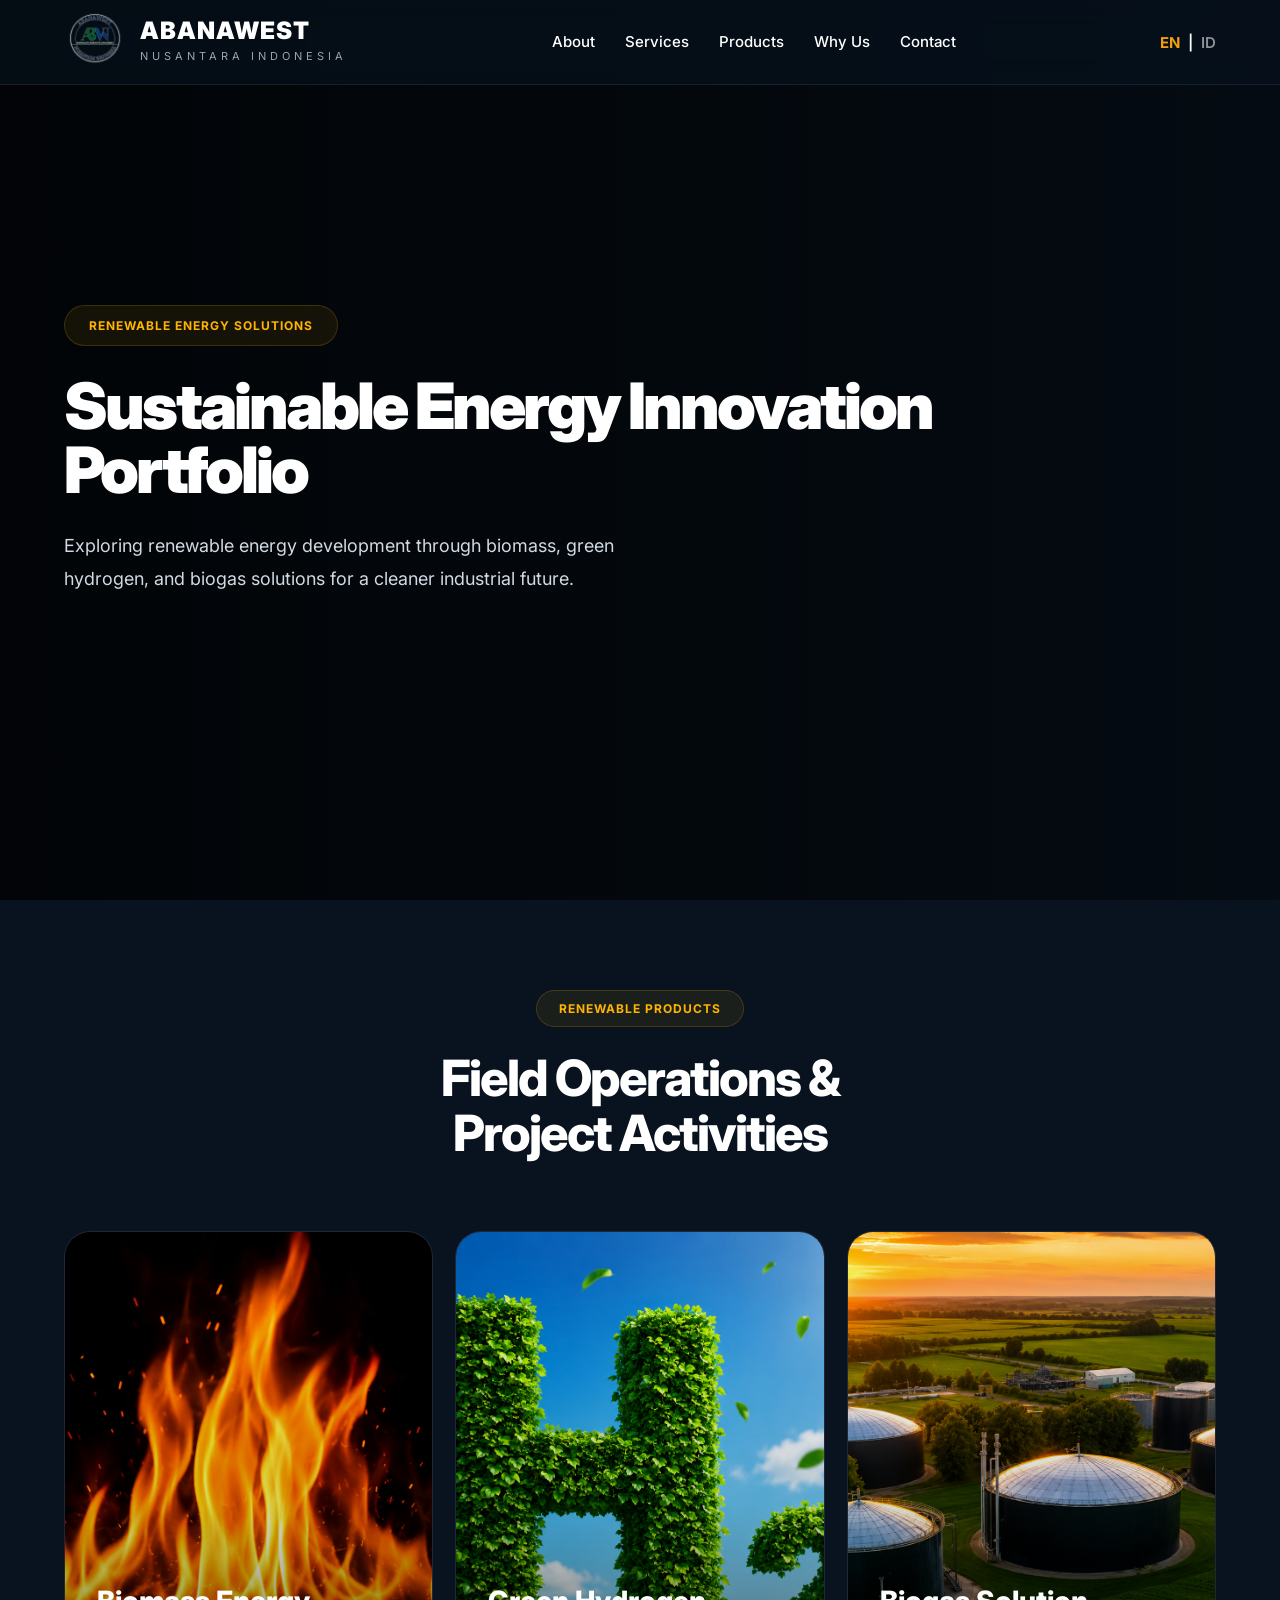
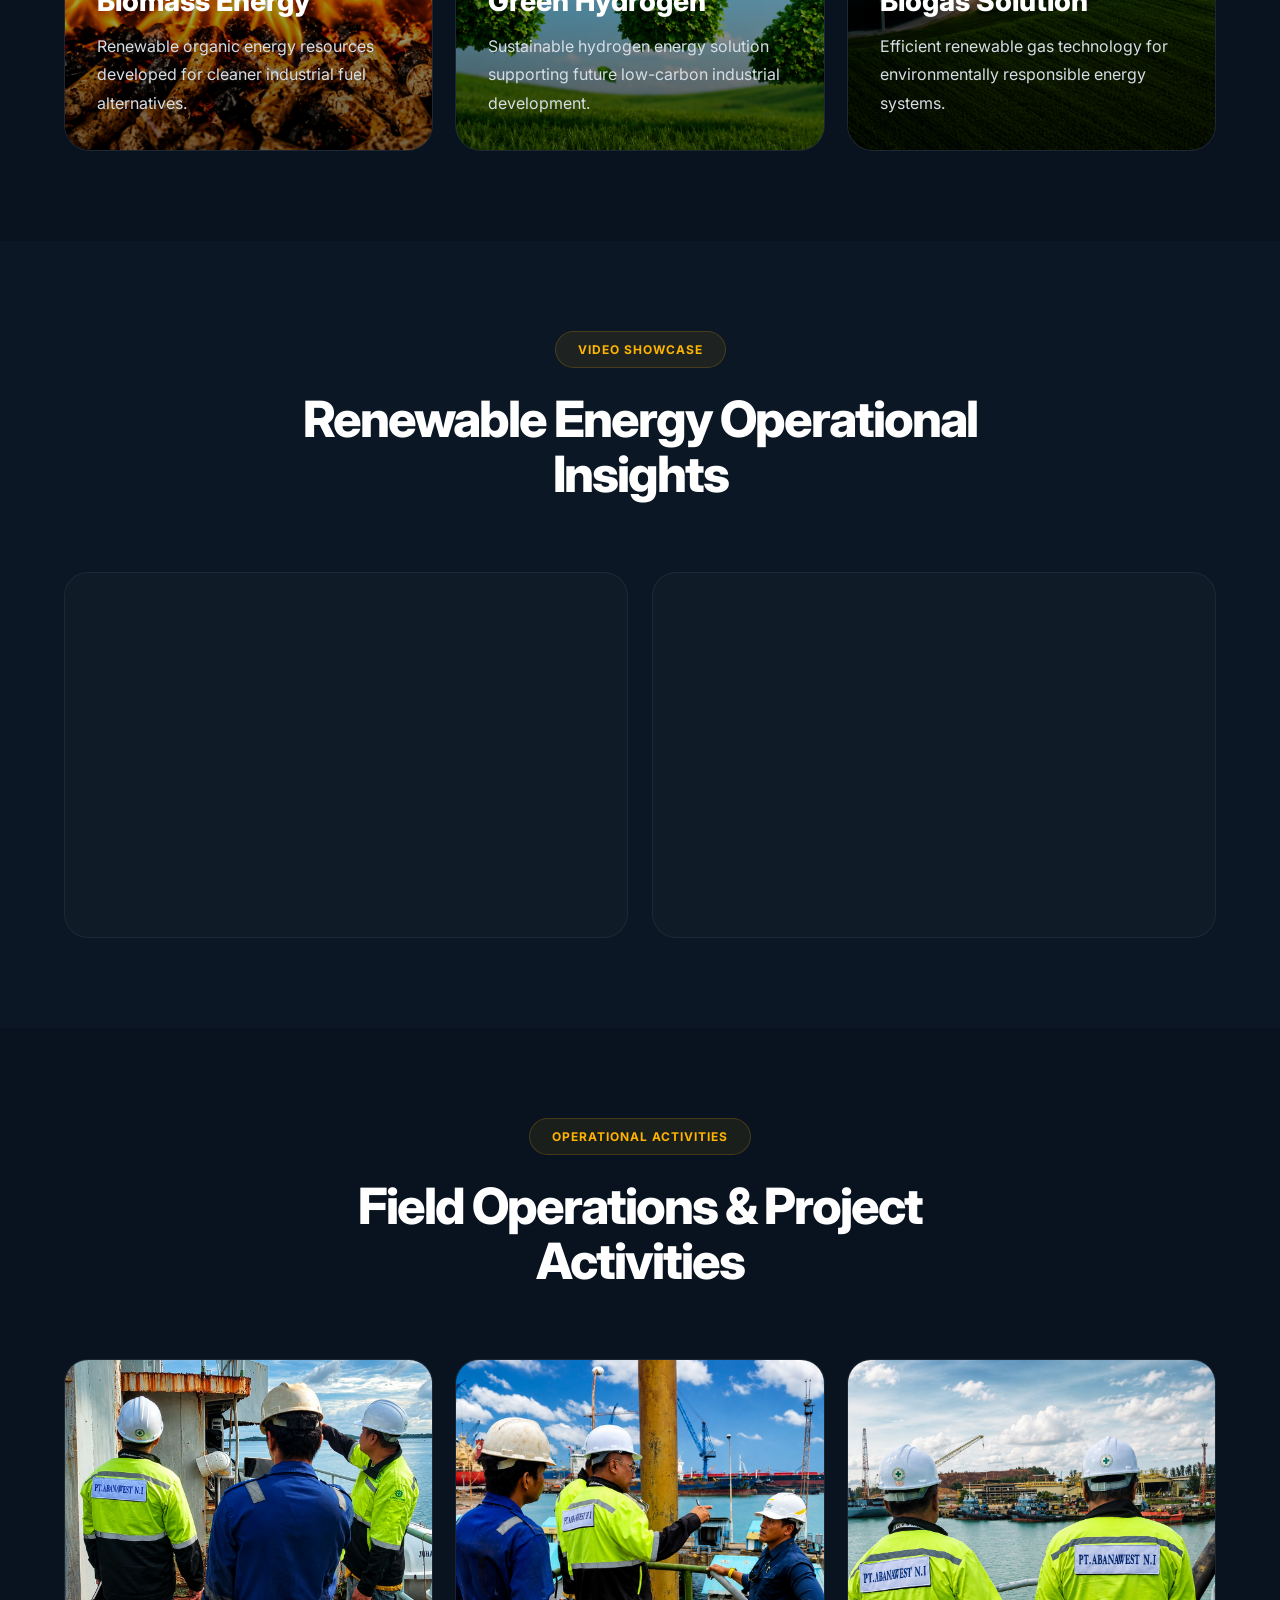
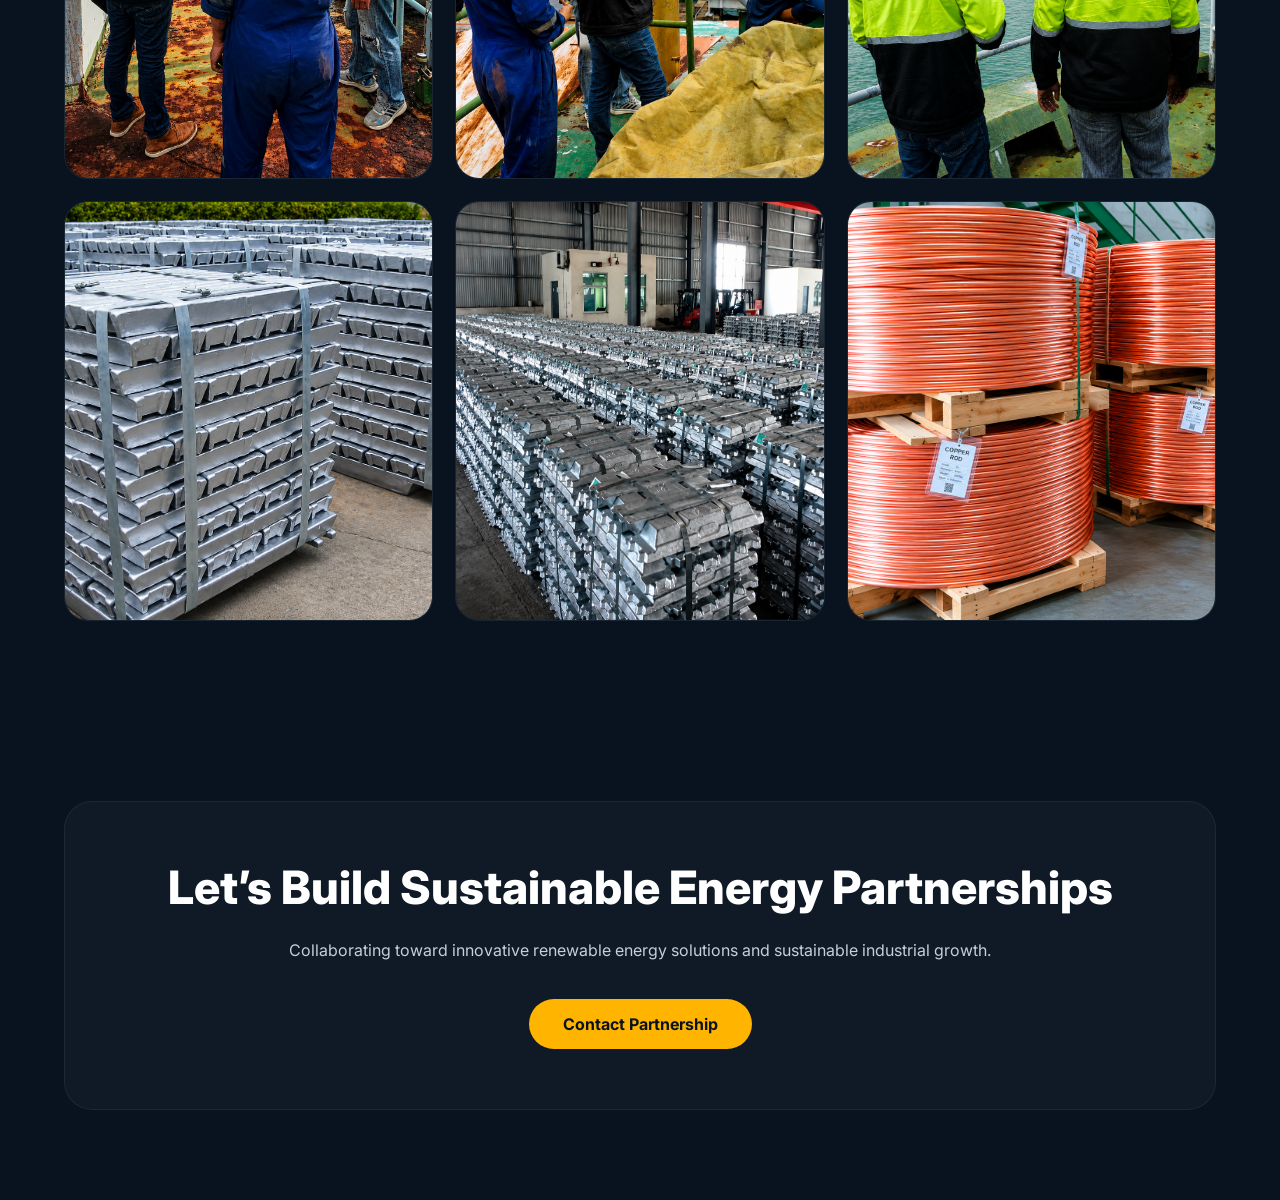
==== renewable-energy.html @ 4944ed4c "first upload" ====
<!DOCTYPE html>
<html lang="en">
<head>

  <meta charset="UTF-8" />

  <meta
    name="viewport"
    content="width=device-width, initial-scale=1.0"
  />

  <title>
    Renewable Energy | ABANAWEST
  </title>

  <link rel="preconnect" href="https://fonts.googleapis.com">

  <link
    rel="preconnect"
    href="https://fonts.gstatic.com"
    crossorigin
  >

  <link
    href="https://fonts.googleapis.com/css2?family=Inter:wght@300;400;500;600;700;800;900&display=swap"
    rel="stylesheet"
  >

  <link rel="stylesheet" href="renewable-energy.css">

</head>

<body>


  <!-- NAVBAR -->

  <header class="navbar">

    <div class="container nav-wrapper">

      <a href="index.html" class="logo-area">

        <img
          src="images/abanalogo.png"
          alt="Abanawest Logo"
        >

        <div class="logo-text">

          <h1>
            ABANAWEST
          </h1>

          <p>
            NUSANTARA INDONESIA
          </p>

        </div>

      </a>
<nav class="sub-navbar">

  <a href="index.html">About</a>

  <a href="index.html#services">Services</a>

  <a href="index.html#products">Products</a>

  <a href="index.html#why-us">Why Us</a>

  <a href="index.html#contact">Contact</a>

</nav>

      <div class="language-switcher">

        <span class="lang active" data-lang="en">
          EN
        </span>

        <span>|</span>

        <span class="lang" data-lang="id">
          ID
        </span>

      </div>

    </div>

  </header>



  <!-- HERO -->

<section class="renewable-hero">

  <video
    autoplay
    muted
    loop
    playsinline
    class="hero-video"
  >

    <source
      src="videos/renewable-energy.mp4"
      type="video/mp4"
    >

  </video>

  <div class="hero-overlay"></div>

  <div class="container hero-content">

    <span class="hero-tag">
      RENEWABLE ENERGY SOLUTIONS
    </span>

    <h1 class="hero-title">

      Sustainable Energy
      Innovation Portfolio

    </h1>

    <p class="hero-desc">

      Exploring renewable energy development
      through biomass, green hydrogen,
      and biogas solutions for a cleaner
      industrial future.

    </p>

  </div>

</section>



  <!-- PRODUCTS -->

  <section class="renewable-products">

    <div class="container">

      <div class="section-title">

        <span class="section-tag">
          RENEWABLE PRODUCTS
        </span>

    <h2 class="section-heading">
  Field Operations &<br>
  Project Activities
</h2>

      </div>


      <div class="products-grid">


        <!-- BIOMASS -->

        <div class="renew-card">

      <img src="images/biomass-energy.jpg" alt="Biomass Energy">

          <div class="renew-overlay"></div>

          <div class="renew-content">

            <h3>
              Biomass Energy
            </h3>

            <p>

              Renewable organic energy resources
              developed for cleaner industrial fuel
              alternatives.

            </p>

          </div>

        </div>



        <!-- GREEN HYDROGEN -->

        <div class="renew-card">

       <img src="images/green-hydrogen.jpg" alt="Green Hydrogen">

          <div class="renew-overlay"></div>

          <div class="renew-content">

            <h3>
              Green Hydrogen
            </h3>

            <p>

              Sustainable hydrogen energy solution
              supporting future low-carbon
              industrial development.

            </p>

          </div>

        </div>



        <!-- BIOGAS -->

        <div class="renew-card">

       <img src="images/biogas-energy.jpg" alt="Biogas Energy">

          <div class="renew-overlay"></div>

          <div class="renew-content">

            <h3>
              Biogas Solution
            </h3>

            <p>

              Efficient renewable gas technology
              for environmentally responsible
              energy systems.

            </p>

          </div>

        </div>


      </div>

    </div>

  </section>



  <!-- VIDEO -->

  <section class="video-section">

    <div class="container">

      <div class="section-title center">

        <span class="section-tag">
          VIDEO SHOWCASE
        </span>

        <h2 class="section-heading">

          Renewable Energy
          Operational Insights

        </h2>

      </div>


      <div class="video-grid">

        <div class="video-card">

          <iframe
            src="https://www.youtube.com/embed/AJoFRKIU8bU"
            allowfullscreen>
          </iframe>

        </div>


        <div class="video-card">

          <iframe
            src="https://www.youtube.com/embed/LULBx98vziA"
            allowfullscreen>
          </iframe>

        </div>

      </div>

    </div>

  </section>



  <!-- GALLERY -->
<!-- GALLERY -->

<section class="gallery-section">

  <div class="container">

    <div class="section-title center">

      <span class="section-tag">
        OPERATIONAL ACTIVITIES
      </span>

      <h2 class="section-heading">

        Field Operations &
        Project Activities

      </h2>

  <p class="gallery-description">
</p>

    </div>


    <div class="gallery-grid">

      <div class="gallery-item">
        <img src="images/field-operations.jpg" alt="">
      </div>

      <div class="gallery-item">
        <img src="images/marine-site-inspection.jpg" alt="">
      </div>

      <div class="gallery-item">
        <img src="images/site-survey.jpg" alt="">
      </div>

      <div class="gallery-item">
        <img src="images/aluminium-ingots.jpg" alt="">
      </div>

      <div class="gallery-item">
        <img src="images/alumunium-pack.jpg" alt="">
      </div>

      <div class="gallery-item">
        <img src="images/cooper-rod.jpg" alt="">
      </div>

    </div>

  </div>

</section>



  <!-- CTA -->

  <section class="partnership-section">

    <div class="container partnership-box">

      <h2>

        Let’s Build Sustainable
        Energy Partnerships

      </h2>

      <p>

        Collaborating toward innovative
        renewable energy solutions and
        sustainable industrial growth.

      </p>

      <a href="#">
        Contact Partnership
      </a>

    </div>

  </section>


  <script src="renewable-energy.js"></script>

</body>
</html>
---- renewable-energy.css ----
*{
  margin:0;
  padding:0;
  box-sizing:border-box;
}

body{
  font-family:'Inter',sans-serif;
  background:#08131f;
  color:white;
  overflow-x:hidden;
}

.container{
  width:90%;
  max-width:1280px;
  margin:auto;
}

section{
  padding:90px 0;
}
/* ========================= */
/* NAVBAR */
/* ========================= */

/* ========================= */
/* NAVBAR */
/* ========================= */

.navbar{
  position:fixed;
  top:0;
  left:0;
  width:100%;
  z-index:999;
  background:rgba(8,19,31,0.58);
  backdrop-filter:blur(16px);
  border-bottom:1px solid rgba(255,255,255,0.08);
}

.logo-area{
  display:flex;
  align-items:center;
  gap:14px;

  transform:translateY(-1px);
}

.sub-navbar{
  display:flex;
  align-items:center;
  gap:30px;

  transform:translateY(-1px);
}

.nav-wrapper{
  display:flex;
  justify-content:space-between;
  align-items:center;

  min-height:84px;
}

.logo-area{
  display:flex;
  align-items:center;
  gap:14px;
  text-decoration:none;
  pointer-events:none;
}

.logo-area img{
  width:62px;
  height:62px;
}

.logo-text h1{
  color:#ffffff;
  font-size:24px;
  font-weight:900;
  letter-spacing:1px;
  line-height:1;
}

.logo-text p{
  color:#9ca3af;
  font-size:11px;
  letter-spacing:4px;
  margin-top:6px;
}

.sub-navbar{
  display:flex;
  align-items:center;
  gap:30px;
}

.sub-navbar a{
  all:unset;
  cursor:pointer;
  color:#ffffff;
  font-size:15px;
  font-weight:500;
  font-family:'Inter',sans-serif;
  transition:0.3s ease;
}

.sub-navbar a:hover{
  color:#f7a600;
}

.right-navbar{
  display:flex;
  align-items:center;
  gap:28px;
}

.language-switcher{
  display:flex;
  align-items:center;
  gap:8px;
  font-size:15px;
  font-weight:600;
}

.lang{
  cursor:pointer;
  color:rgba(255,255,255,0.55);
  transition:0.3s;
}

.lang:hover{
  color:#f59e0b;
}

.lang.active{
  color:#f59e0b;
  font-weight:700;
}
/* ========================= */
/* HERO */
/* ========================= */

.renewable-hero{
  min-height:100vh;
  display:flex;
  align-items:center;
  position:relative;
  overflow:hidden;
}

.hero-video{
  position:absolute;
  inset:0;
  width:100%;
  height:100%;
  object-fit:cover;
  z-index:0;
}

.hero-overlay{
  position:absolute;
  inset:0;
  background:linear-gradient(
    to right,
    rgba(0,0,0,0.78),
    rgba(0,0,0,0.42)
  );
  z-index:1;
}

.hero-content{
  position:relative;
  z-index:2;
}

.hero-tag{
  display:inline-block;
  padding:12px 24px;
  border-radius:999px;
  background:rgba(255,180,0,0.08);
  border:1px solid rgba(255,180,0,0.18);
  color:#ffb400;
  font-size:12px;
  font-weight:700;
  letter-spacing:1px;
  margin-bottom:28px;
}

.hero-title{
font-size:64px;
line-height:1;
max-width:900px;
  margin-bottom:28px;
  font-weight:900;
  letter-spacing:-3px;
}

.hero-desc{
  max-width:620px;
  color:#d1d9e2;
  line-height:1.8;
  font-size:18px;
}

/* ========================= */
/* SECTION */
/* ========================= */

.section-title{
  text-align:center;
  margin-bottom:70px;
}

.section-tag{
  display:inline-block;
  padding:10px 22px;
  border-radius:999px;
  background:rgba(255,180,0,0.08);
  border:1px solid rgba(255,180,0,0.18);
  color:#ffb400;
  font-size:12px;
  font-weight:700;
  letter-spacing:1px;
  margin-bottom:24px;
}

.section-heading{
  font-size:50px;
  line-height:1.1;
  max-width:760px;
  margin:auto;
  font-weight:800;
  letter-spacing:-2px;
}

/* ========================= */
/* PRODUCTS */
/* ========================= */

.products-grid{
  display:grid;
  grid-template-columns:repeat(3,1fr);
  gap:22px;
  align-items:stretch;
}

.renew-card{
  position:relative;
  overflow:hidden;
  border-radius:26px;
  min-height:520px;
  border:1px solid rgba(255,255,255,0.06);
  background:#101b28;
}

.renew-card img{
  position:absolute;
  inset:0;
  width:100%;
  height:100%;
  object-fit:cover;
  transition:0.5s ease;

  filter:
  brightness(1)
  contrast(1.02)
  saturate(1.05);
}

.renew-card:hover img{
  transform:scale(1.04);
}

.renew-overlay{
  position:absolute;
  inset:0;
  background:linear-gradient(
    to top,
    rgba(0,0,0,0.55) 10%,
    rgba(0,0,0,0.15) 48%,
    rgba(0,0,0,0.02) 100%
  );
}

.renew-content{
  position:absolute;
  bottom:0;
  left:0;
  width:100%;
  padding:32px;
  z-index:2;
}

.renew-content h3{
  font-size:28px;
  margin-bottom:14px;
  font-weight:800;
}

.renew-content p{
  color:#d5dde5;
  line-height:1.8;
  font-size:16px;
}

/* ========================= */
/* VIDEO */
/* ========================= */

.video-section{
  background:#0b1724;
}

.video-grid{
  display:grid;
  grid-template-columns:1fr 1fr;
  gap:24px;
}

.video-card{
  overflow:hidden;
  border-radius:24px;
  border:1px solid rgba(255,255,255,0.06);
  background:#101b28;
}

.video-card iframe{
  width:100%;
  height:360px;
  border:none;
}

/* ========================= */
/* GALLERY */
/* ========================= */

.gallery-grid{
  display:grid;
  grid-template-columns:repeat(3,1fr);
  gap:22px;
  margin-top:50px;
}

.gallery-item{
  overflow:hidden;
  border-radius:24px;
  border:1px solid rgba(255,255,255,0.06);
  background:#0b1724;

  height:420px;
}

.gallery-item img{
  width:100%;
  height:100%;
  object-fit:cover;

  display:block;
  transition:0.4s ease;
}

/* ========================= */
/* CTA */
/* ========================= */

.partnership-box{
  background:rgba(255,255,255,0.03);
  border:1px solid rgba(255,255,255,0.06);
  border-radius:28px;
  padding:60px;
  text-align:center;
}

.partnership-box h2{
  font-size:46px;
  line-height:1.1;
  margin-bottom:22px;
  font-weight:800;
}

.partnership-box p{
  max-width:760px;
  margin:auto;
  color:#c3cfda;
  line-height:1.9;
  margin-bottom:34px;
  font-size:16px;
}

.partnership-box a{
  display:inline-flex;
  align-items:center;
  justify-content:center;
  padding:15px 34px;
  border-radius:999px;
  background:#ffb400;
  color:#08131f;
  text-decoration:none;
  font-weight:700;
  transition:0.3s;
}

.partnership-box a:hover{
  transform:translateY(-2px);
}

/* ========================= */
/* MOBILE */
/* ========================= */

@media(max-width:991px){

  section{
    padding:80px 0;
  }

  .products-grid,
  .video-grid{
    grid-template-columns:1fr;
  }

  .gallery-grid{
    grid-template-columns:1fr 1fr;
  }

  .hero-title{
    font-size:48px;
    line-height:1;
  }

  .hero-desc{
    font-size:16px;
  }

  .section-heading{
    font-size:38px;
  }

  .renew-card{
    min-height:460px;
  }

  .partnership-box{
    padding:40px 28px;
  }

  .partnership-box h2{
    font-size:34px;
  }
}

@media(max-width:768px){

  .container{
    width:94%;
  }

  .nav-wrapper{
    padding:12px 0;
  }



  .sub-navbar a{
    font-size:14px;
  }

  .hero-title{
    font-size:40px;
    letter-spacing:-2px;
  }

  .hero-desc{
    font-size:15px;
    line-height:1.8;
  }

  .section-heading{
    font-size:32px;
  }

  .products-grid{
    grid-template-columns:1fr;
    gap:20px;
  }

  .gallery-grid{
    grid-template-columns:1fr;
    gap:18px;
  }

  .renew-card{
    min-height:420px;
  }

  .renew-content{
    padding:24px;
  }

  .renew-content h3{
    font-size:24px;
  }

  .renew-content p{
    font-size:15px;
  }

  .video-card iframe{
    height:240px;
  }

  .partnership-box{
    padding:34px 22px;
  }

  .partnership-box h2{
    font-size:30px;
  }

  .partnership-box p{
    font-size:15px;
  }
}
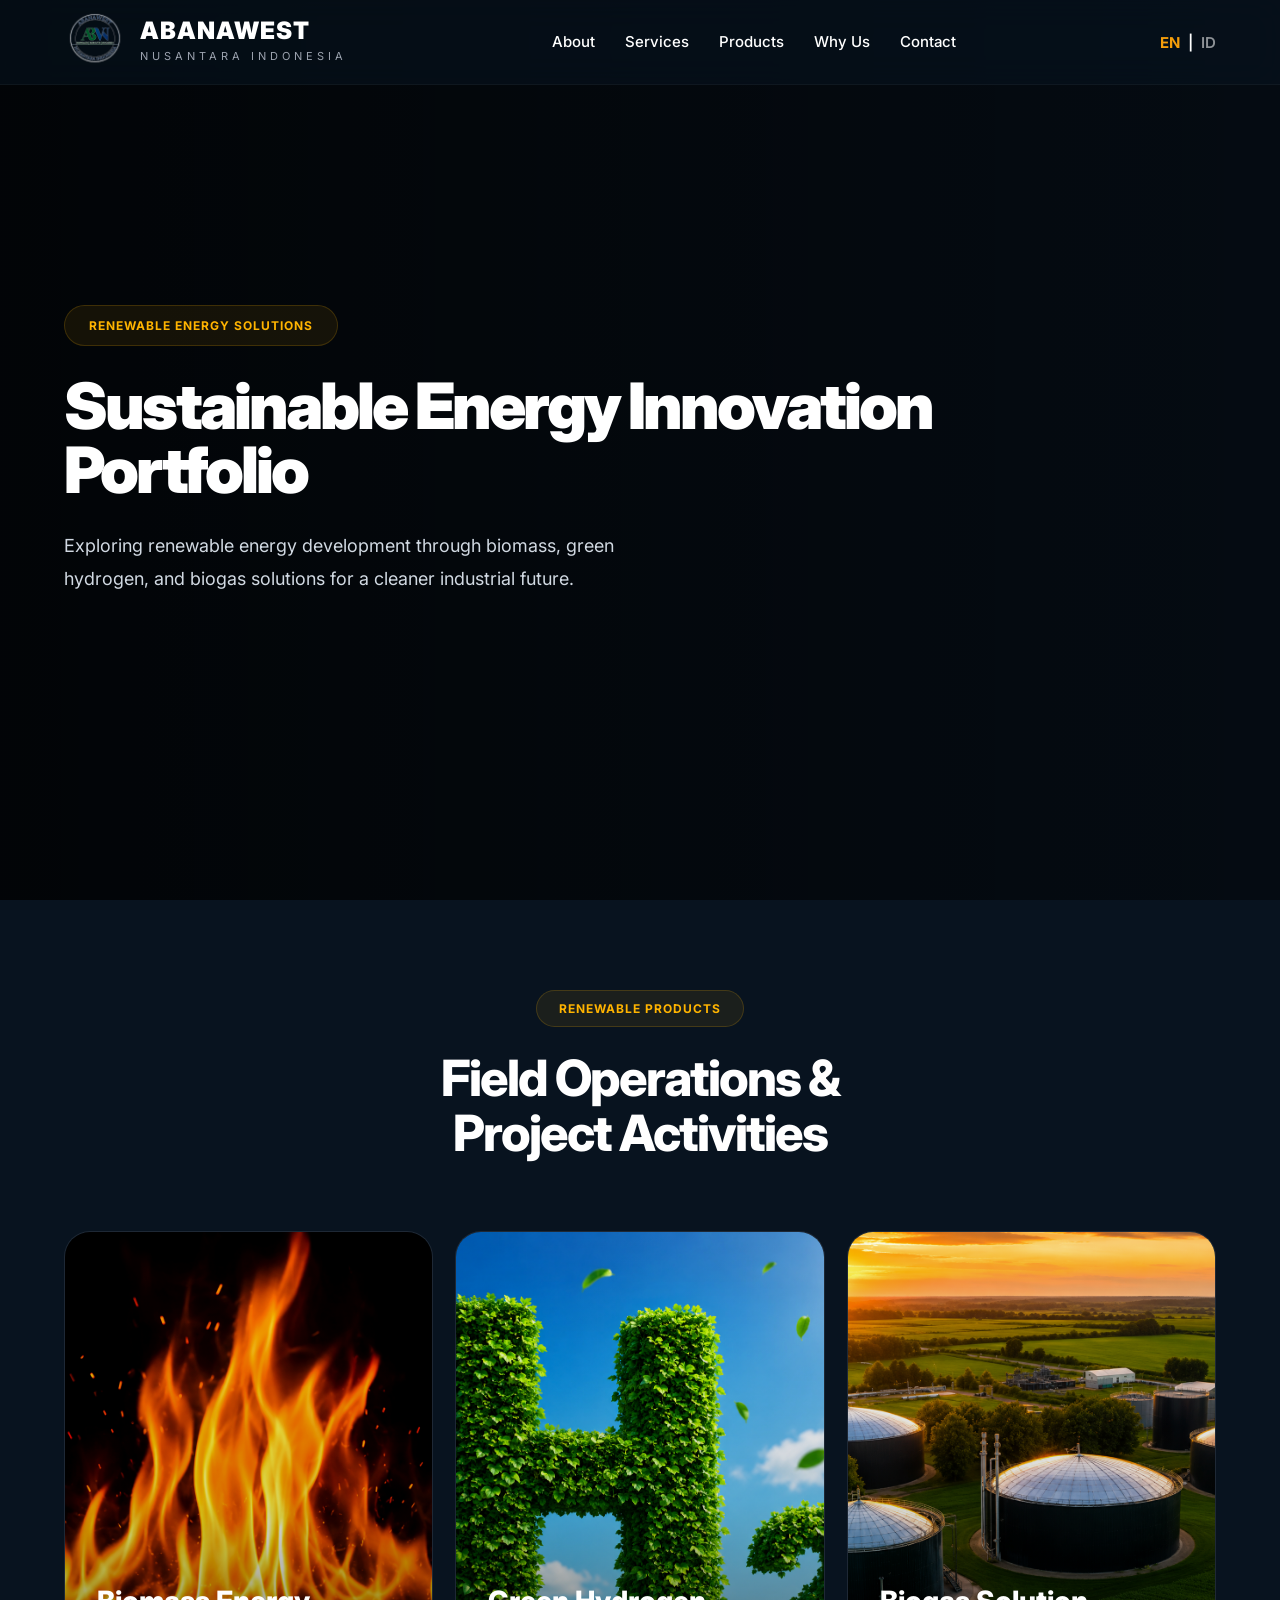
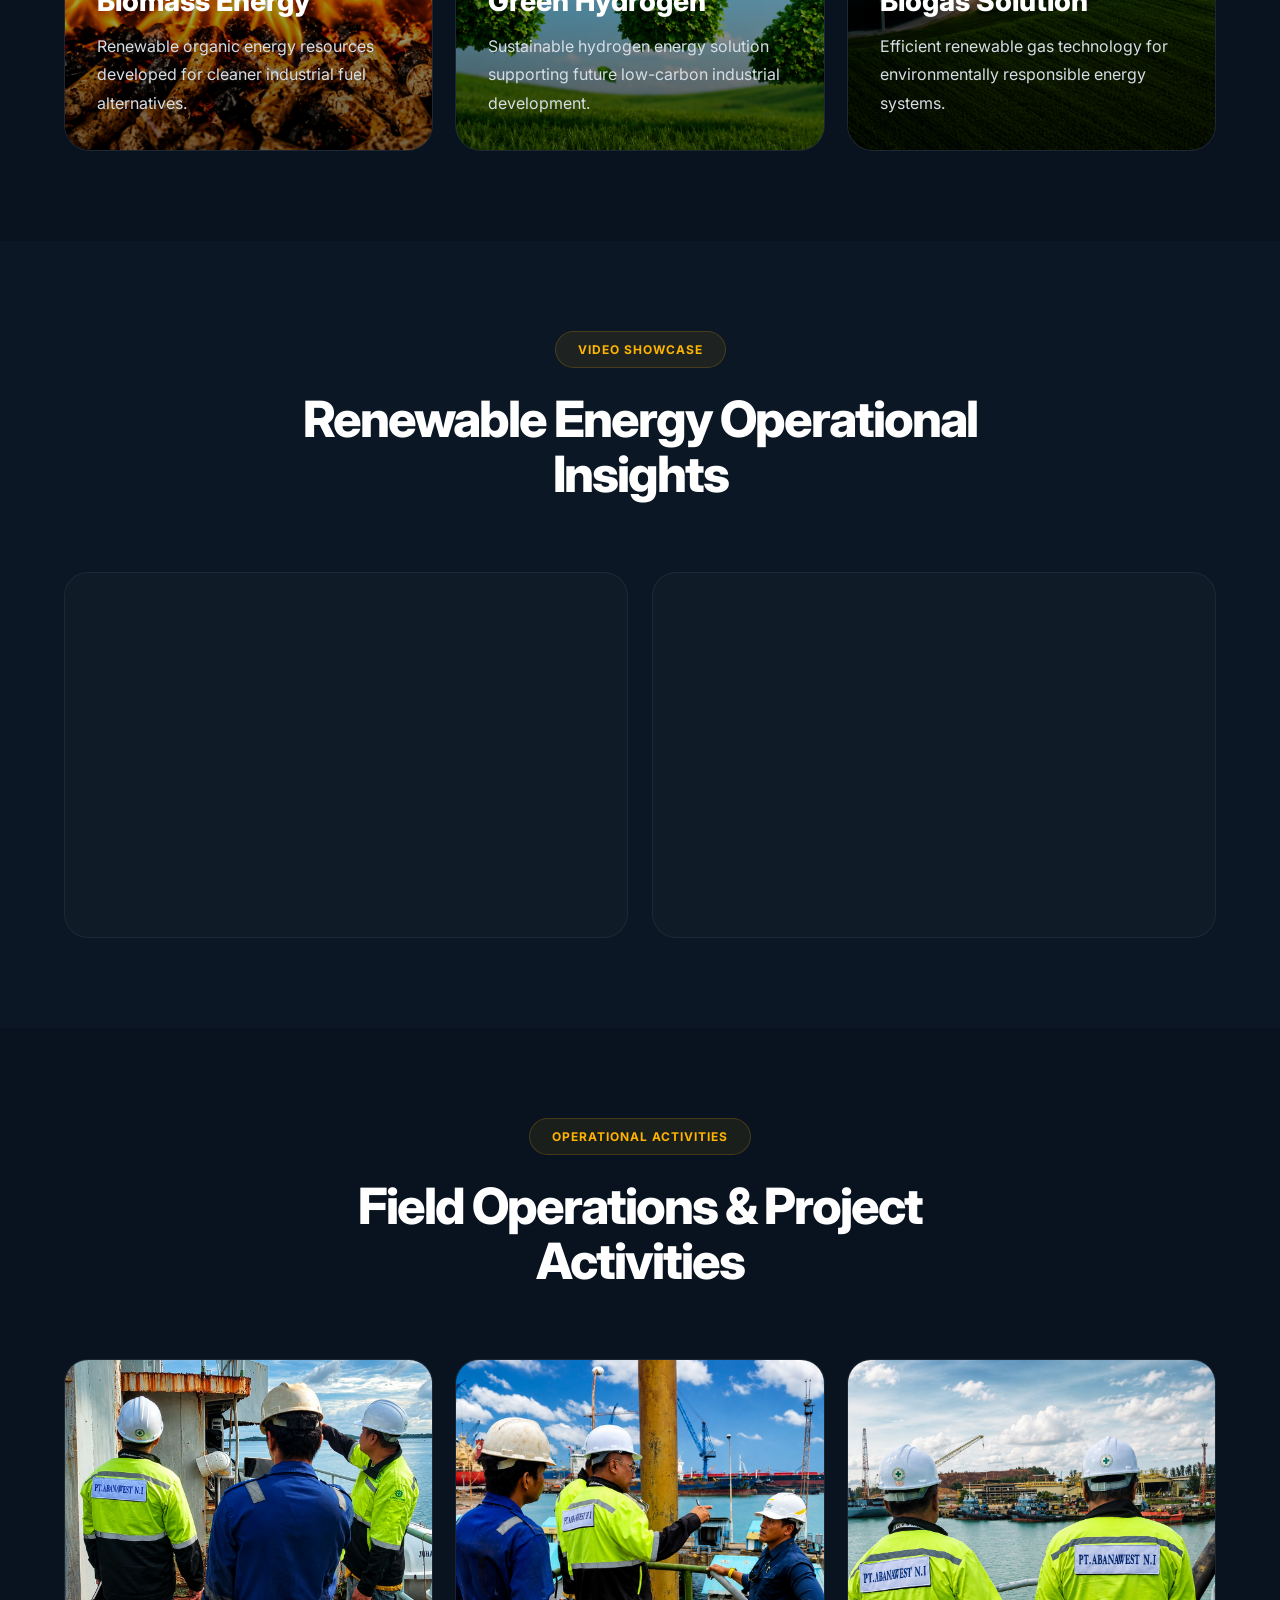
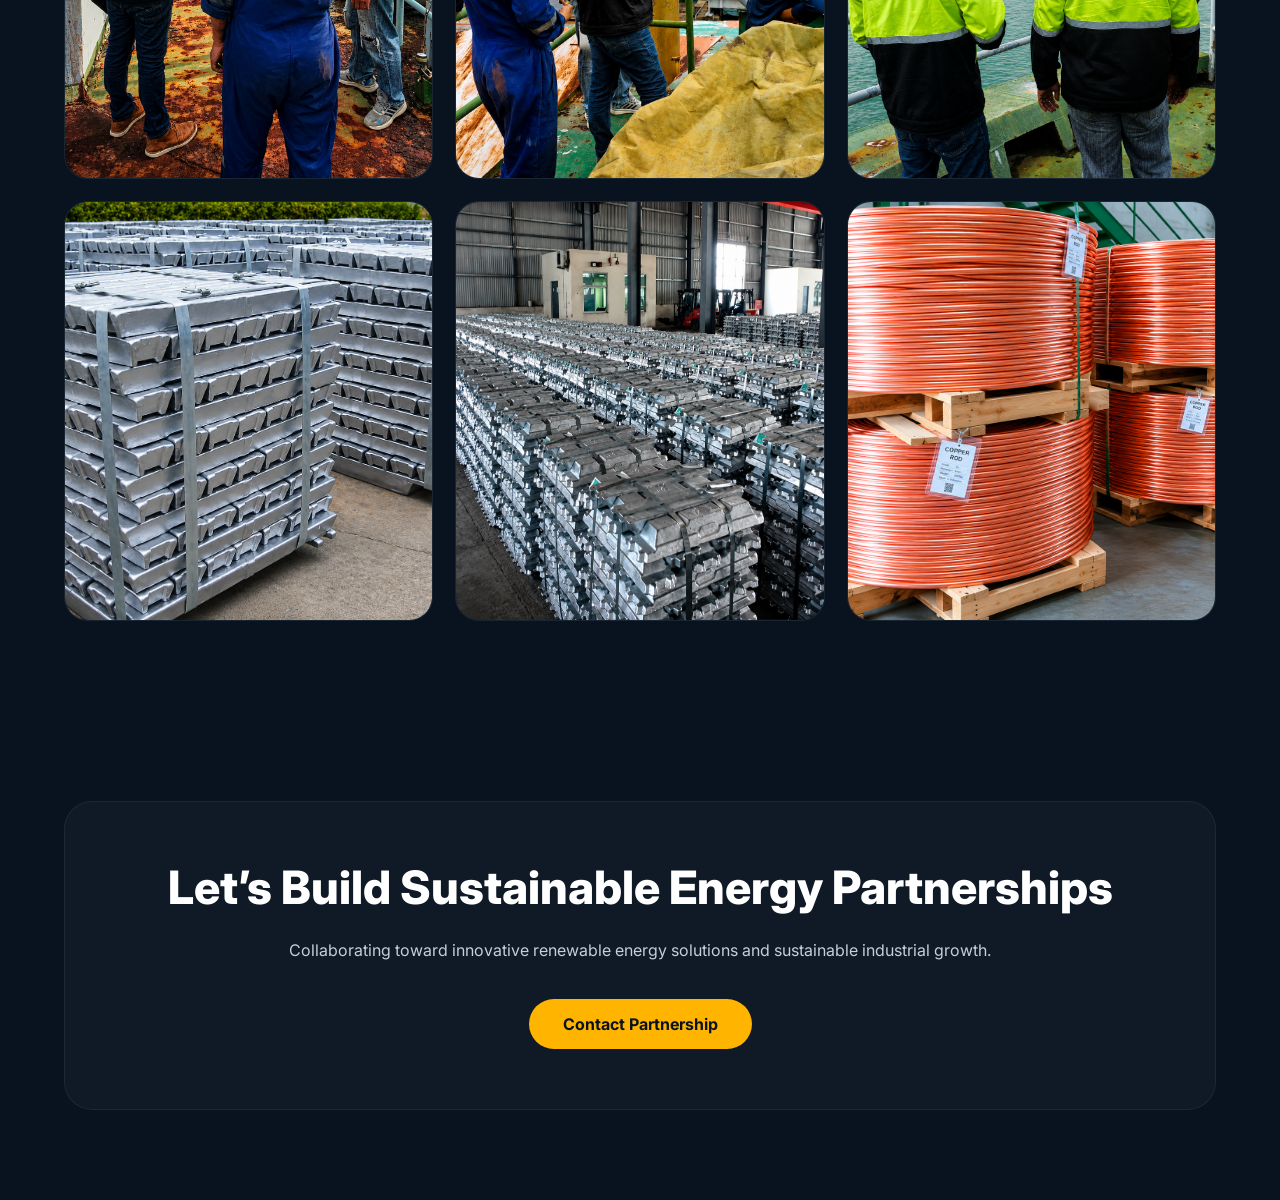
==== commit edaf88d0: "update" ====
--- a/renewable-energy.html
+++ b/renewable-energy.html
@@ -73,19 +73,27 @@
 
 </nav>
 
-      <div class="language-switcher">
-
-        <span class="lang active" data-lang="en">
-          EN
-        </span>
-
-        <span>|</span>
-
-        <span class="lang" data-lang="id">
-          ID
-        </span>
-
-      </div>
+<div class="right-navbar">
+
+  <div class="language-switcher">
+
+    <span class="lang active" data-lang="en">
+      EN
+    </span>
+
+    <span>|</span>
+
+    <span class="lang" data-lang="id">
+      ID
+    </span>
+
+  </div>
+
+  <div class="mobile-menu-btn">
+    ☰
+  </div>
+
+</div>
 
     </div>
 
--- a/renewable-energy.css
+++ b/renewable-energy.css
@@ -36,7 +36,7 @@
   z-index:999;
   background:rgba(8,19,31,0.58);
   backdrop-filter:blur(16px);
-  border-bottom:1px solid rgba(255,255,255,0.08);
+border-bottom:1px solid rgba(255,255,255,0.04);
 }
 
 .logo-area{
@@ -410,6 +410,13 @@
 /* ========================= */
 /* MOBILE */
 /* ========================= */
+/* ========================= */
+/* MOBILE */
+/* ========================= */
+
+.mobile-menu-btn{
+  display:none;
+}
 
 @media(max-width:991px){
 
@@ -455,72 +462,248 @@
 @media(max-width:768px){
 
   .container{
-    width:94%;
+    width:88%;
+  }
+
+  /* ========================= */
+  /* NAVBAR */
+  /* ========================= */
+
+  .navbar{
+    height:74px;
   }
 
   .nav-wrapper{
-    padding:12px 0;
-  }
-
-
+    height:74px;
+    min-height:74px;
+    padding:0;
+    display:flex;
+    align-items:center;
+    justify-content:space-between;
+  }
+
+  .logo-area{
+    gap:10px;
+    display:flex;
+    align-items:center;
+    height:100%;
+    transform:none;
+  }
+
+  .logo-area img{
+    width:40px;
+    height:40px;
+    object-fit:contain;
+  }
+
+  .logo-text{
+    display:flex;
+    flex-direction:column;
+    justify-content:center;
+  }
+
+  .logo-text h1{
+    font-size:15px;
+    line-height:1;
+    margin:0;
+  }
+
+  .logo-text p{
+    font-size:7px;
+    letter-spacing:2.8px;
+    margin-top:4px;
+    line-height:1;
+  }
+
+  .right-navbar{
+    display:flex;
+    align-items:center;
+    gap:14px;
+    height:100%;
+  }
+
+.language-switcher{
+    font-size:15px;
+    gap:10px;
+    line-height:1;
+    font-weight:700;
+}
+
+.mobile-menu-btn{
+    display:flex;
+    align-items:center;
+    justify-content:center;
+    width:30px;
+    height:30px;
+    font-size:28px;
+    line-height:1;
+    color:white;
+    cursor:pointer;
+    margin-top:-2px;
+    
+  }
+
+  /* ========================= */
+  /* MOBILE MENU */
+  /* ========================= */
+
+  .sub-navbar{
+
+    position:absolute;
+
+    top:74px;
+    right:20px;
+
+    width:220px;
+
+    padding:14px;
+
+    border-radius:20px;
+
+    background:rgba(8,19,31,0.97);
+
+    border:1px solid rgba(255,255,255,0.06);
+
+    backdrop-filter:blur(16px);
+
+    display:none;
+
+    flex-direction:column;
+
+    align-items:flex-start;
+
+    gap:4px;
+
+    box-shadow:
+    0 20px 60px rgba(0,0,0,0.45);
+  }
+
+  .sub-navbar.active{
+    display:flex;
+  }
 
   .sub-navbar a{
+    width:100%;
+    padding:14px 16px;
+    border-radius:12px;
     font-size:14px;
   }
 
+  /* ========================= */
+  /* HERO */
+  /* ========================= */
+
+  .renewable-hero{
+    min-height:92vh;
+    padding-top:48px;
+  }
+
+  .hero-content{
+    padding-top:20px;
+  }
+
+  .hero-tag{
+    font-size:10px;
+    padding:10px 18px;
+    margin-bottom:20px;
+  }
+
   .hero-title{
-    font-size:40px;
+    font-size:42px;
+    line-height:0.95;
     letter-spacing:-2px;
+    margin-bottom:20px;
   }
 
   .hero-desc{
-    font-size:15px;
-    line-height:1.8;
+    font-size:14px;
+    line-height:1.7;
+    max-width:100%;
+  }
+
+  /* ========================= */
+  /* SECTION */
+  /* ========================= */
+
+  section{
+    padding:70px 0;
+  }
+
+  .section-title{
+    margin-bottom:40px;
   }
 
   .section-heading{
-    font-size:32px;
-  }
+    font-size:30px;
+    line-height:1.1;
+  }
+
+  /* ========================= */
+  /* PRODUCTS */
+  /* ========================= */
 
   .products-grid{
     grid-template-columns:1fr;
-    gap:20px;
-  }
+    gap:18px;
+  }
+
+  .renew-card{
+    min-height:400px;
+  }
+
+  .renew-content{
+    padding:24px;
+  }
+
+  .renew-content h3{
+    font-size:24px;
+  }
+
+  .renew-content p{
+    font-size:14px;
+    line-height:1.7;
+  }
+
+  /* ========================= */
+  /* VIDEO */
+  /* ========================= */
+
+  .video-grid{
+    grid-template-columns:1fr;
+  }
+
+  .video-card iframe{
+    height:220px;
+  }
+
+  /* ========================= */
+  /* GALLERY */
+  /* ========================= */
 
   .gallery-grid{
     grid-template-columns:1fr;
     gap:18px;
   }
 
-  .renew-card{
-    min-height:420px;
-  }
-
-  .renew-content{
-    padding:24px;
-  }
-
-  .renew-content h3{
-    font-size:24px;
-  }
-
-  .renew-content p{
-    font-size:15px;
-  }
-
-  .video-card iframe{
-    height:240px;
-  }
+  .gallery-item{
+    height:320px;
+  }
+
+  /* ========================= */
+  /* CTA */
+  /* ========================= */
 
   .partnership-box{
-    padding:34px 22px;
+    padding:34px 24px;
   }
 
   .partnership-box h2{
-    font-size:30px;
+    font-size:28px;
   }
 
   .partnership-box p{
-    font-size:15px;
-  }
+    font-size:14px;
+    line-height:1.8;
+  }
+
 }
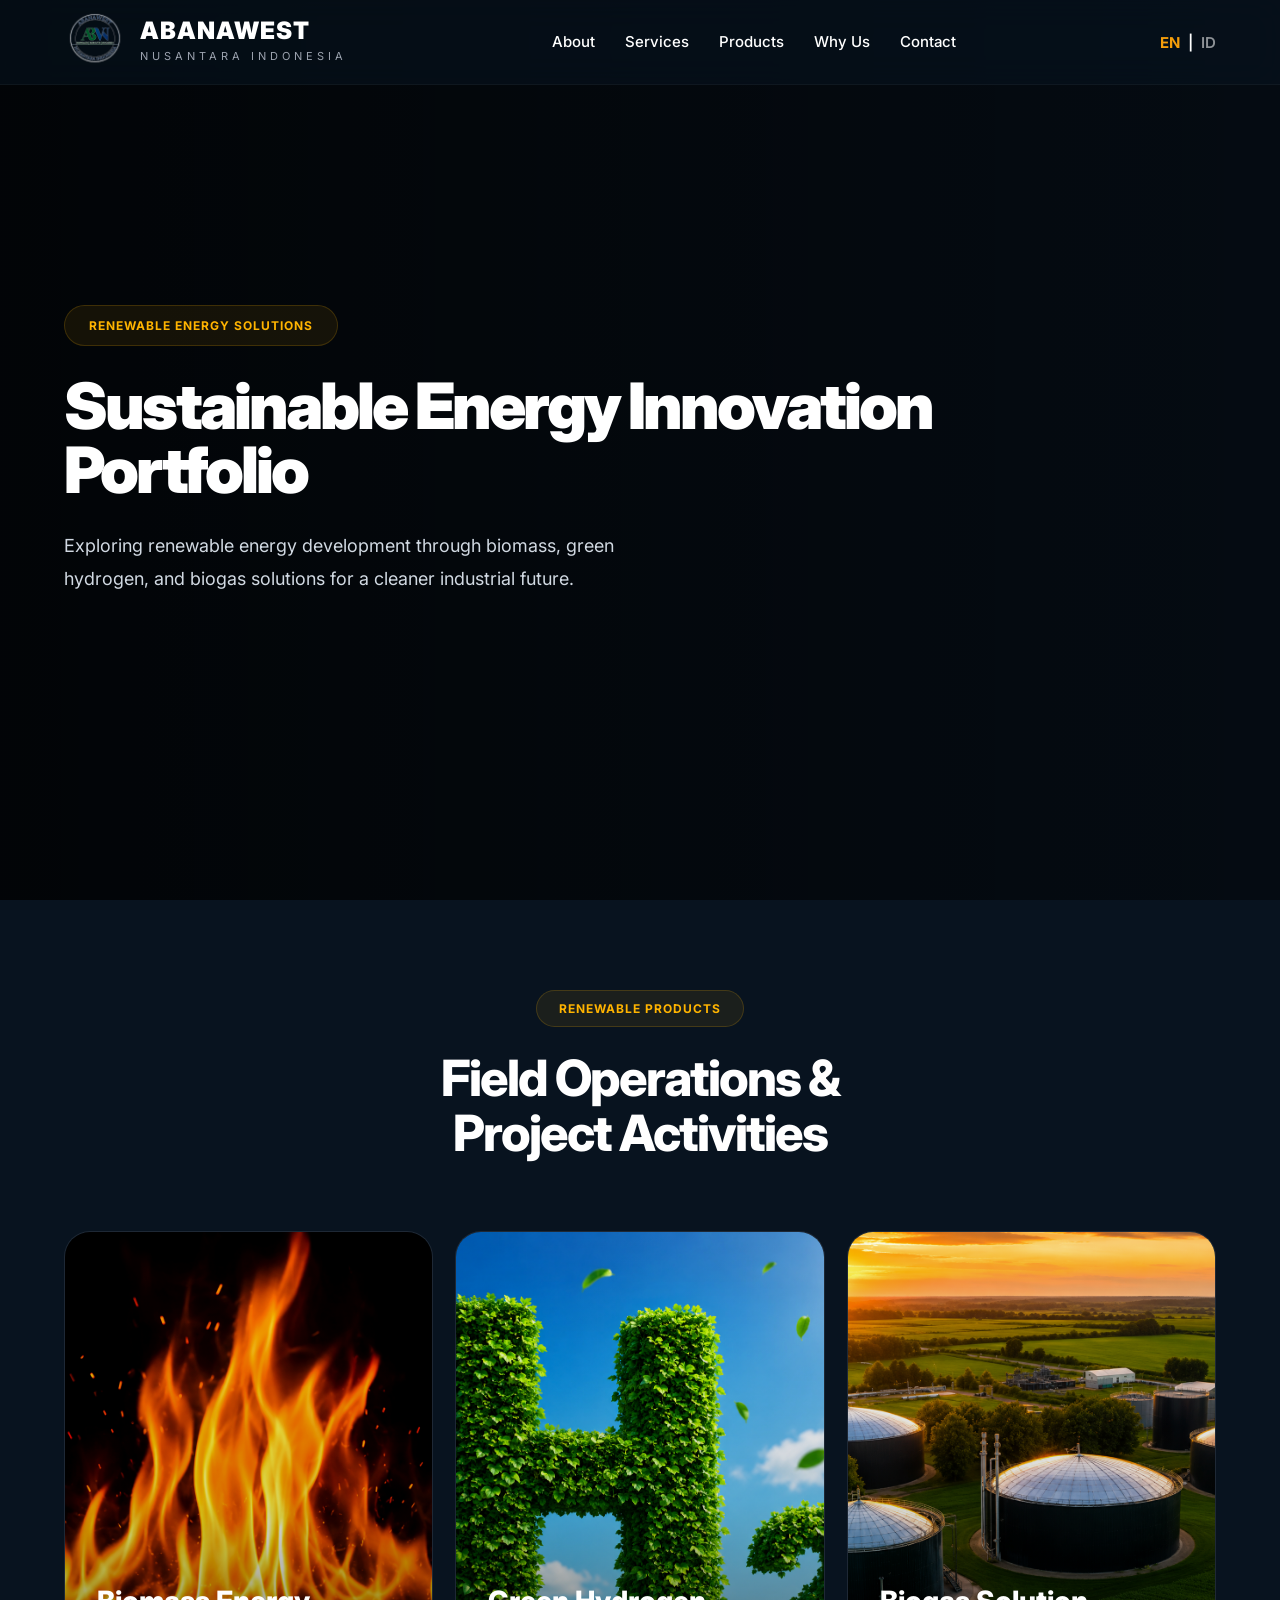
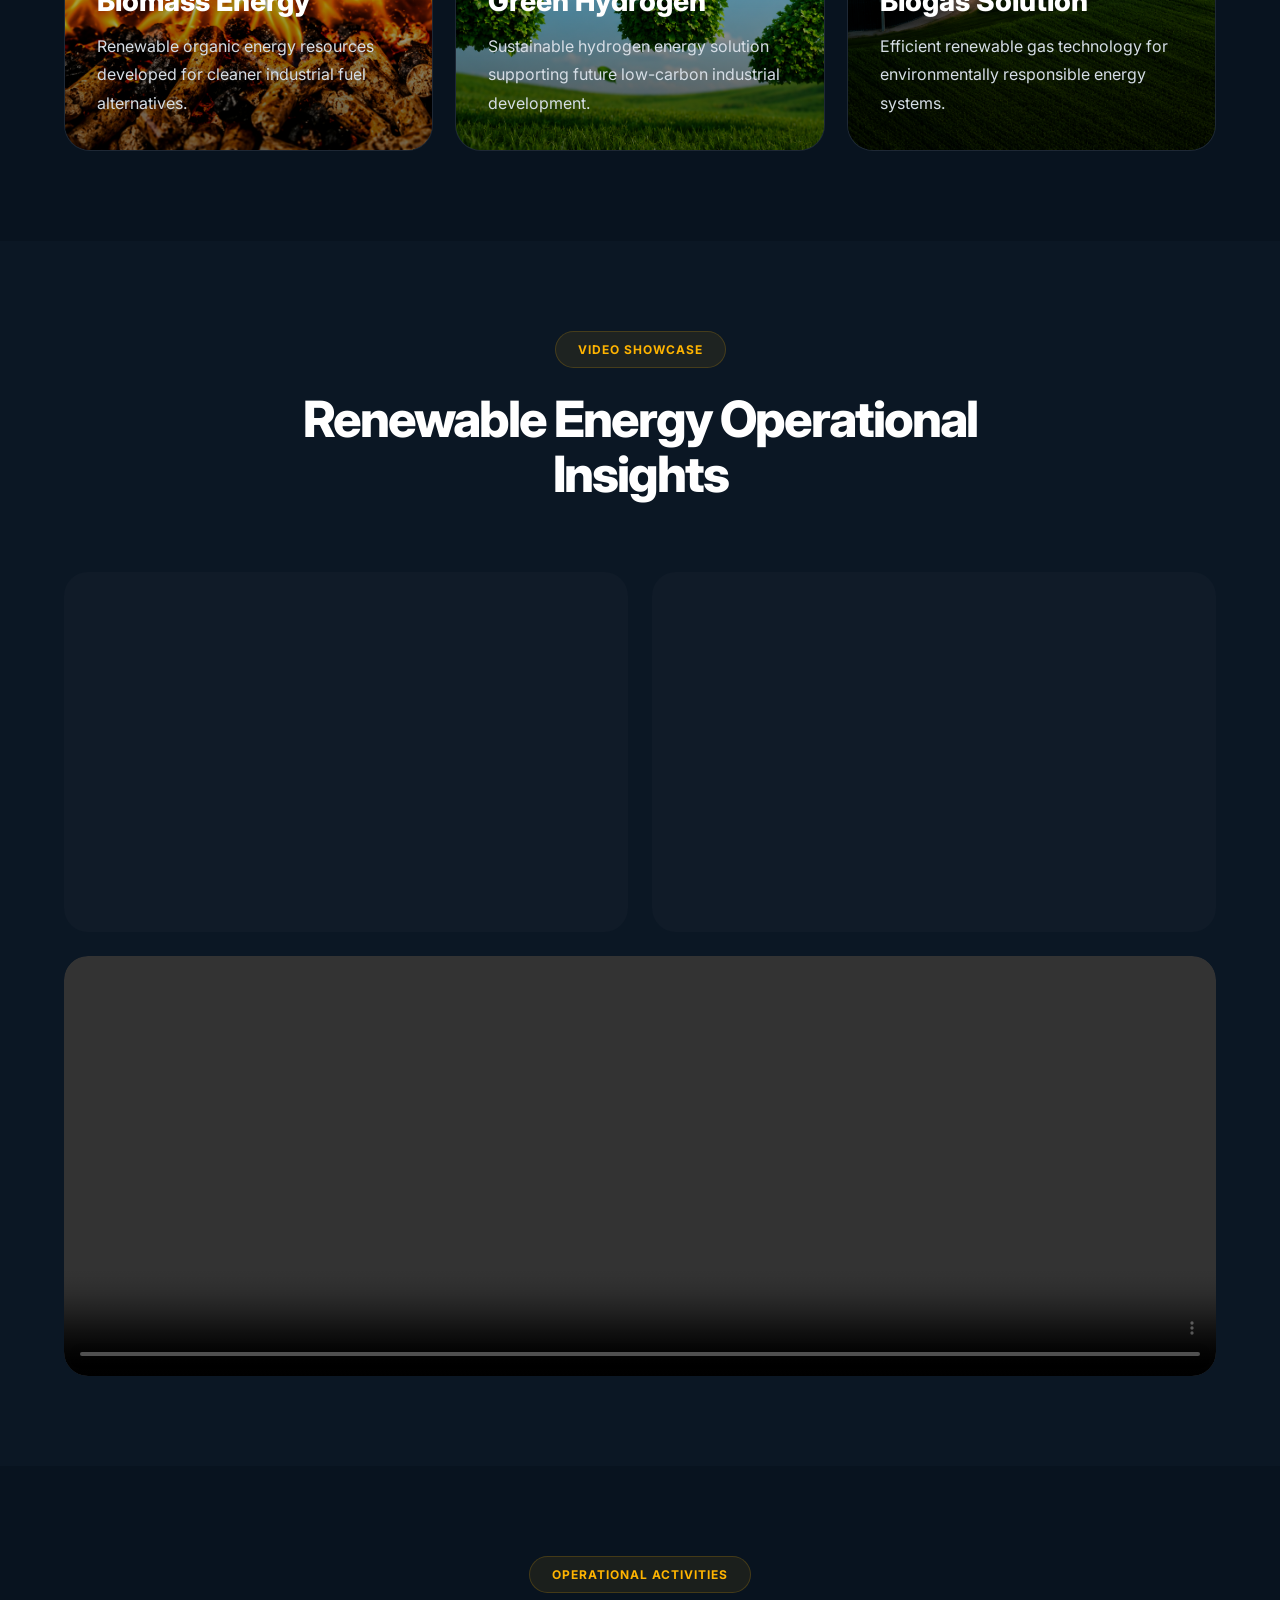
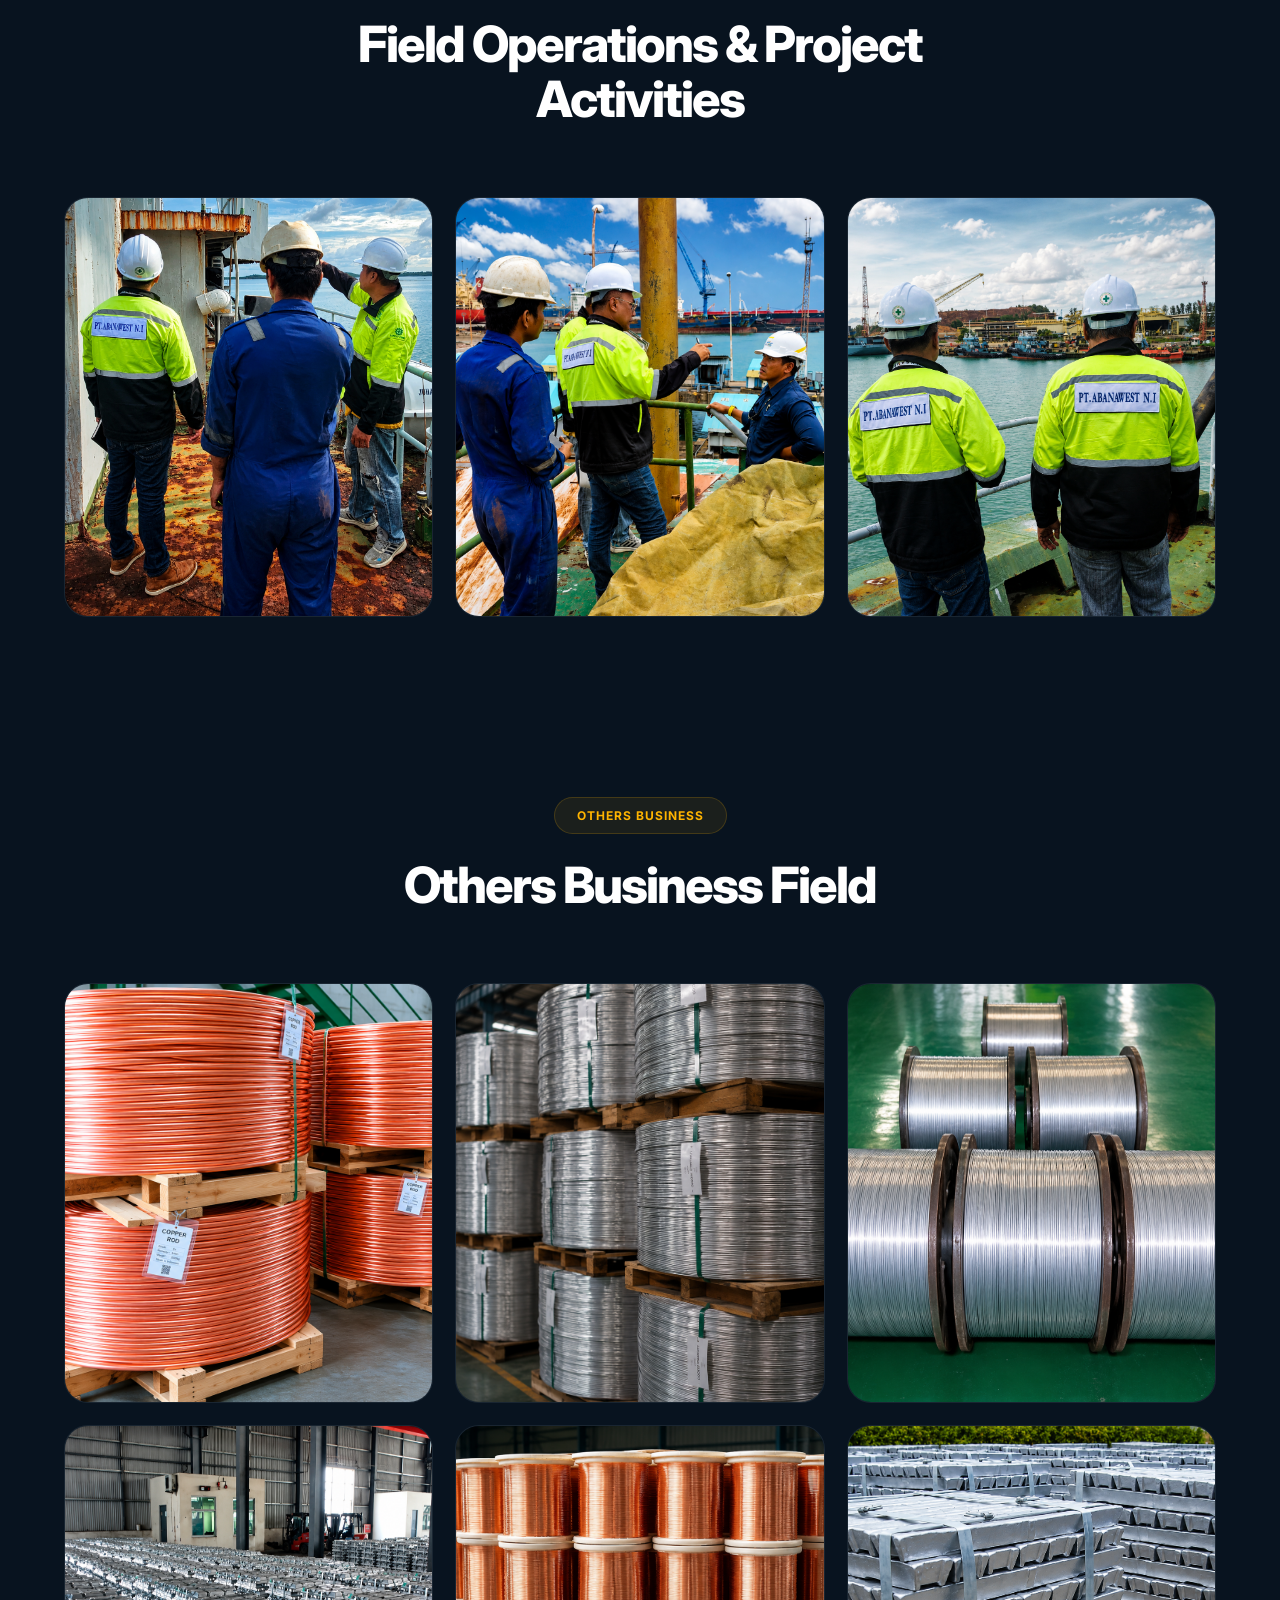
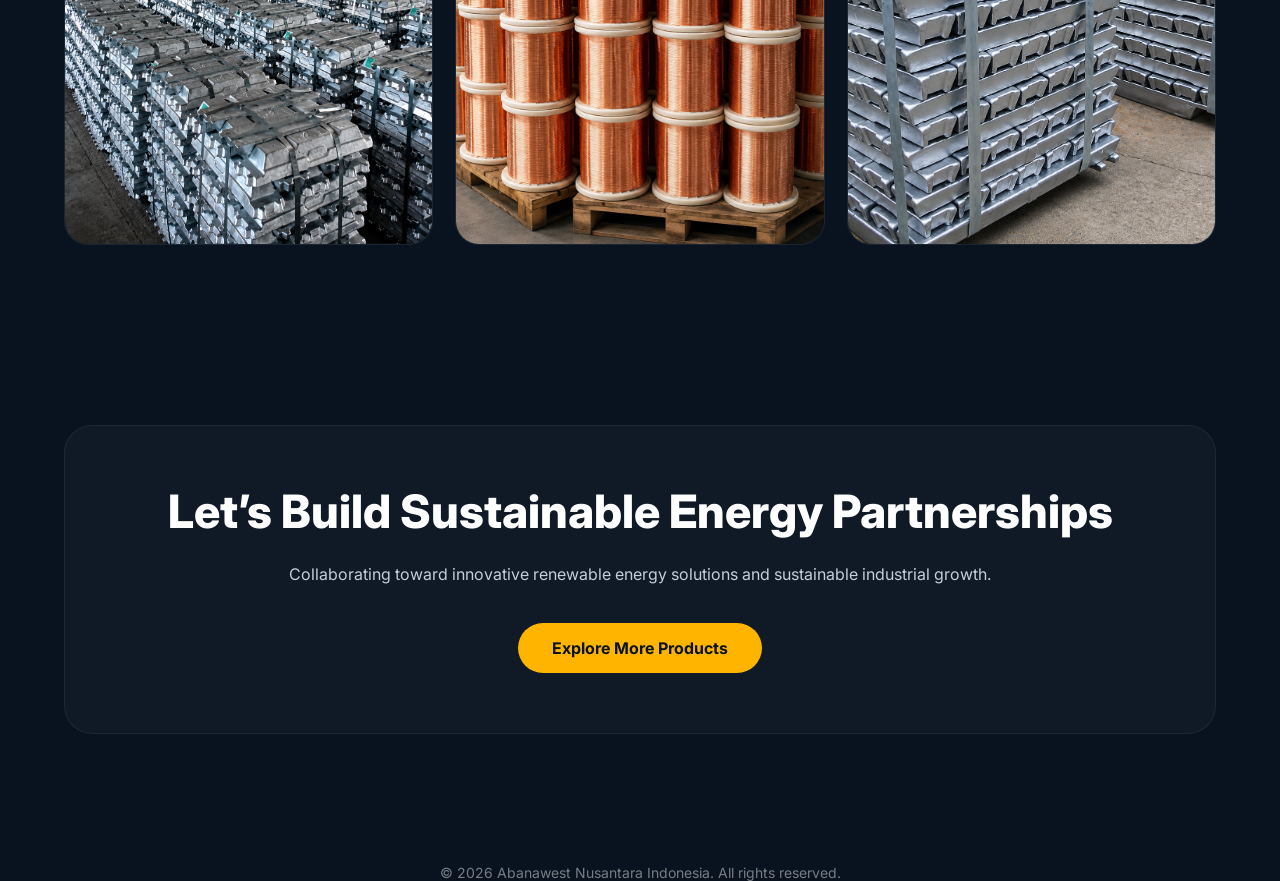
==== commit dcd98c23: "update terbaru" ====
--- a/renewable-energy.html
+++ b/renewable-energy.html
@@ -307,6 +307,26 @@
 
         </div>
 
+  <div class="video-card video-wide">
+
+  <video
+    autoplay
+    muted
+    loop
+    controls
+    playsinline
+  >
+
+    <source
+      src="videos/renewable-energy.mp4"
+      type="video/mp4"
+    >
+
+  </video>
+
+</div>
+
+</div>
       </div>
 
     </div>
@@ -316,7 +336,6 @@
 
 
   <!-- GALLERY -->
-<!-- GALLERY -->
 
 <section class="gallery-section">
 
@@ -355,25 +374,76 @@
         <img src="images/site-survey.jpg" alt="">
       </div>
 
-      <div class="gallery-item">
+    </div>
+
+  </div>
+
+</section>
+
+<!-- OTHERS BUSINESS FIELD -->
+
+<section class="gallery-section others-section">
+
+  <div class="container">
+
+    <div class="section-title center">
+
+      <span class="section-tag">
+        OTHERS BUSINESS
+      </span>
+
+      <h2 class="section-heading">
+
+        Others Business Field
+
+      </h2>
+
+    </div>
+
+
+   <div class="gallery-grid">
+
+  <!-- FRAME 1 -->
+
+   <div class="gallery-item">
+        <img src="images/cooper-rod.jpg" alt="">
+      </div>
+
+  <!-- FRAME 2 -->
+
+    <div class="gallery-item">
+        <img src="images/aluminium-rod.jpg" alt="">
+      </div>
+
+  <!-- FRAME 3 -->
+
+    <div class="gallery-item">
+    <img src="images/aluminum-wire.png" alt="">
+  </div>
+
+  <!-- FRAME 4 -->
+
+  <div class="gallery-item">
+    <img src="images/alumunium-pack.png" alt="">
+  </div>
+
+  <!-- FRAME 5 -->
+
+  <div class="gallery-item">
+    <img src="images/copper-wire.png" alt="">
+  </div>
+
+  <!-- FRAME 6 -->
+
+    <div class="gallery-item">
         <img src="images/aluminium-ingots.jpg" alt="">
       </div>
 
-      <div class="gallery-item">
-        <img src="images/alumunium-pack.jpg" alt="">
-      </div>
-
-      <div class="gallery-item">
-        <img src="images/cooper-rod.jpg" alt="">
-      </div>
-
-    </div>
+</div>
 
   </div>
 
 </section>
-
-
 
   <!-- CTA -->
 
@@ -395,17 +465,19 @@
         sustainable industrial growth.
 
       </p>
-
-      <a href="#">
-        Contact Partnership
-      </a>
-
-    </div>
-
-  </section>
-
-
-  <script src="renewable-energy.js"></script>
+<a href="index.html#products">
+  Explore More Products
+</a>  
+
+</div>
+
+</section>
+
+<p class="footer-copy">
+© 2026 Abanawest Nusantara Indonesia. All rights reserved.
+</p>
+
+<script src="renewable-energy.js"></script>
 
 </body>
 </html>
--- a/renewable-energy.css
+++ b/renewable-energy.css
@@ -321,16 +321,55 @@
 }
 
 .video-card{
+  position:relative;
+
   overflow:hidden;
+
   border-radius:24px;
-  border:1px solid rgba(255,255,255,0.06);
+
   background:#101b28;
 }
 
 .video-card iframe{
   width:100%;
+
   height:360px;
+
   border:none;
+
+  display:block;
+
+  position:relative;
+
+  z-index:2;
+}
+
+.video-card video{
+  width:100%;
+
+  height:420px;
+
+  border:none;
+
+  display:block;
+
+  object-fit:cover;
+
+  position:relative;
+
+  z-index:1;
+}
+
+/* VIDEO LANDSCAPE */
+
+.video-wide{
+  grid-column:1 / span 2;
+
+  padding:0;
+}
+
+.video-wide video{
+  border-radius:24px;
 }
 
 /* ========================= */
@@ -406,10 +445,16 @@
 .partnership-box a:hover{
   transform:translateY(-2px);
 }
-
-/* ========================= */
-/* MOBILE */
-/* ========================= */
+.footer-copy{
+  margin-top:40px;
+
+  font-size:14px;
+
+  color:rgba(255,255,255,0.45);
+
+  text-align:center;
+}
+
 /* ========================= */
 /* MOBILE */
 /* ========================= */
@@ -672,10 +717,21 @@
     grid-template-columns:1fr;
   }
 
-  .video-card iframe{
-    height:220px;
-  }
-
+ .video-card iframe{
+  width:100%;
+  height:360px;
+  border:none;
+  display:block;
+}
+.video-card video{
+  height:240px;
+}
+
+.video-wide{
+  grid-column:auto;
+
+  padding:0;
+}
   /* ========================= */
   /* GALLERY */
   /* ========================= */
